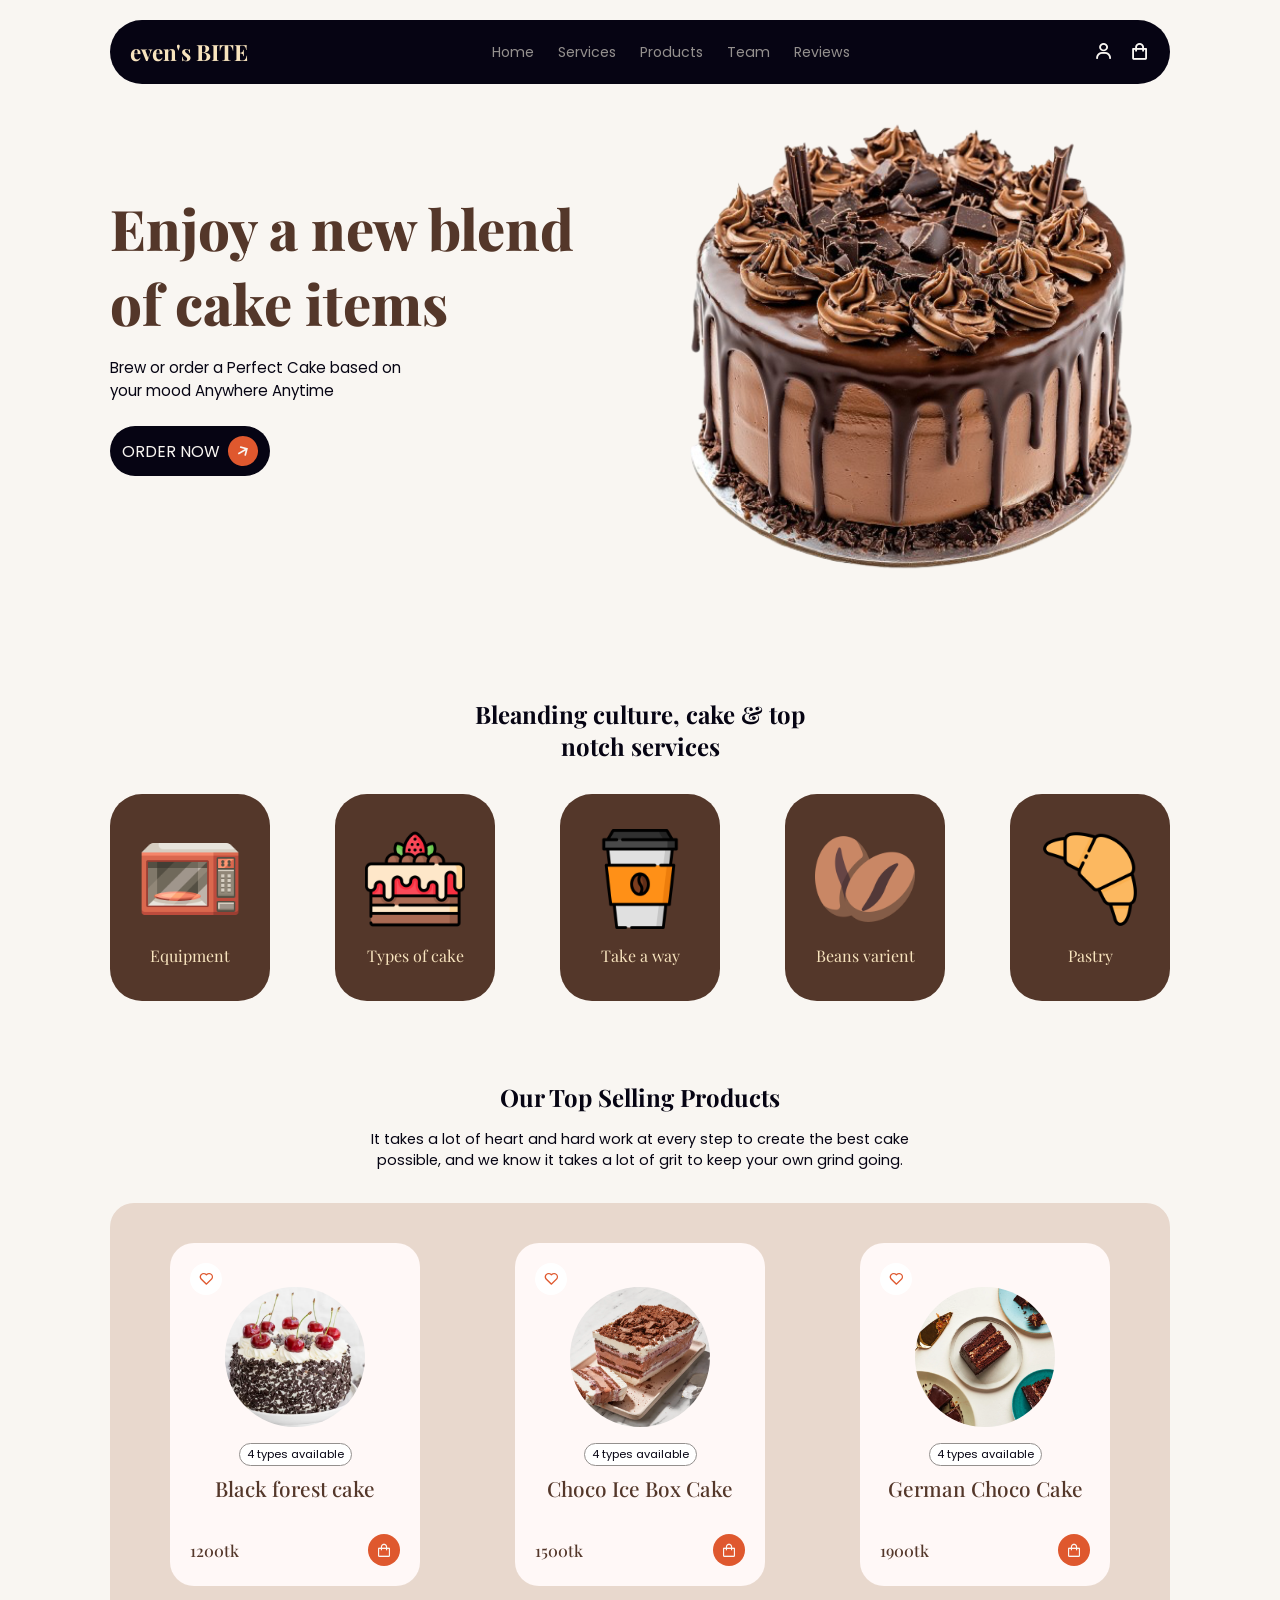
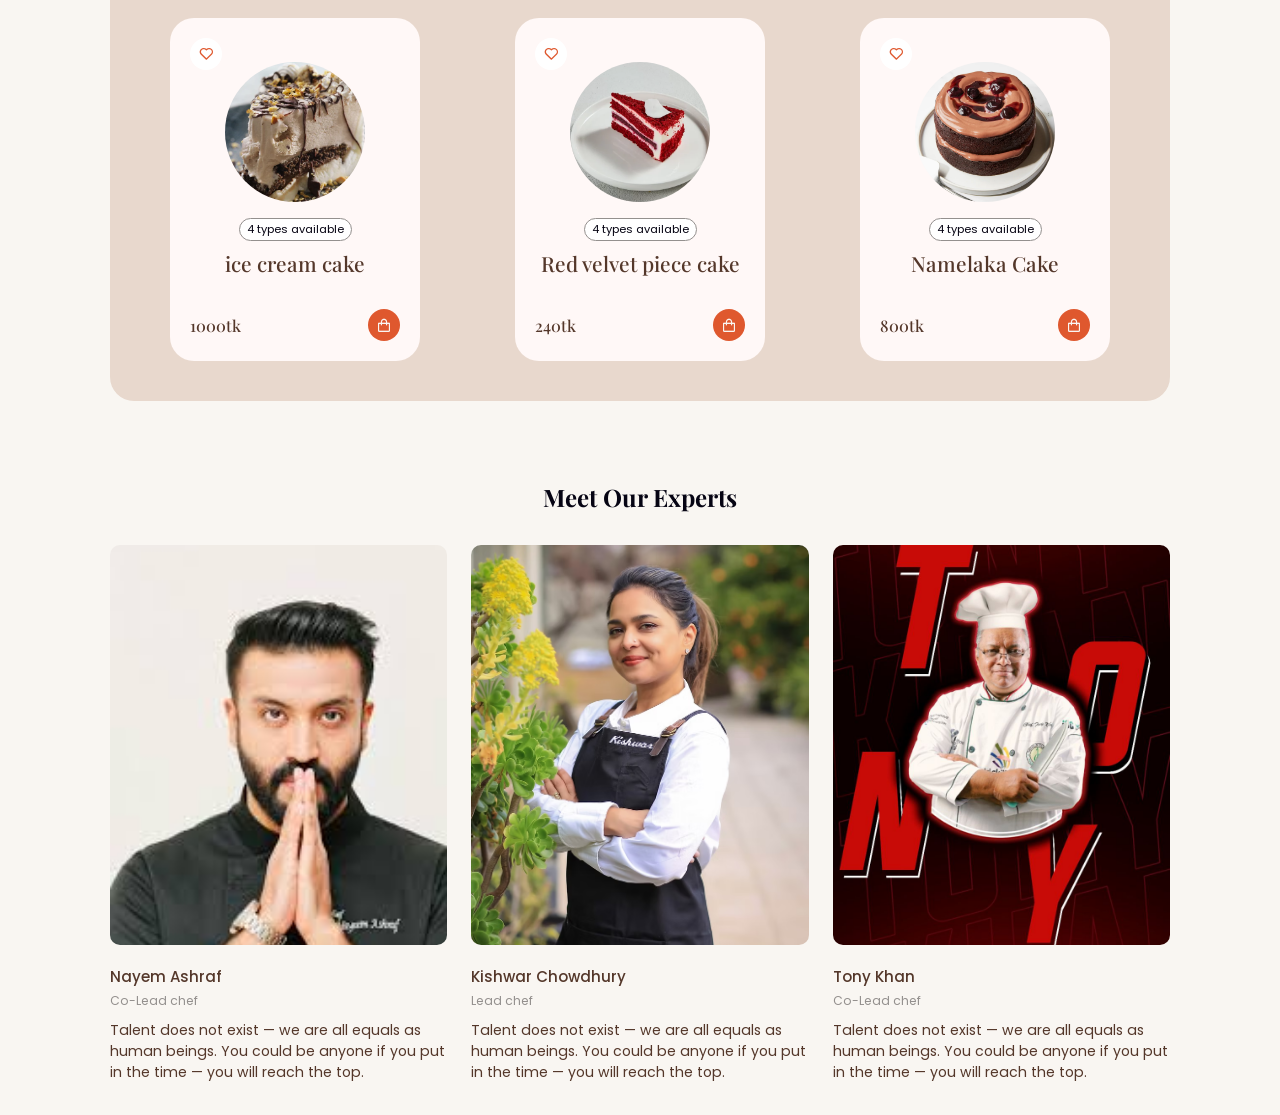
==== index.html @ 0606c863 "Renamed HTML file to index.html for GitHub Pages" ====
<!DOCTYPE html>
<html lang="en">
<head>
  <meta charset="UTF-8">
  <meta name="viewport" content="width=device-width, initial-scale=1.0">
  <title>even's BITE</title>
  <!-- link to css -->
   <link rel="stylesheet" href="style.css">
   <!-- box icons -->
    <link href='https://unpkg.com/boxicons@2.1.4/css/boxicons.min.css' rel='stylesheet'>
</head>
<body>
  <header>
    <!-- Nav -->
     <div class="nav container">
    <!-- logo -->
      <a href="#" class="logo">even's BITE</a>  
     
     <!-- navbar -->
      <div class="navbar">
        <a href="#home" class="nav-link">Home</a>
        <a href="#home" class="nav-link">Services</a>
        <a href="#home" class="nav-link">Products</a>
        <a href="#home" class="nav-link">Team</a>
        <a href="#home" class="nav-link">Reviews</a>
      </div>
      <!-- navbar-icon -->
       <div class="nav-icons">
        <a href="#"><i class="bx bx-user"></i></a>
        <a href="#"><i class="bx bx-shopping-bag"></i></a>
       </div>
      </div>
  </header>
  <!-- Home -->
  <section class="home container" id="home">
    <div class="home-text">
      <h1>Enjoy a new blend <br/>
        of cake items</h1>
        <p>
          Brew or order a Perfect Cake based on your mood Anywhere Anytime
        </p>
        <a href="#" class="btn">
          <span>Order Now</span>
          <i class='bx bx-up-arrow-alt'></i>
        </a>
    </div>

    <!-- home-img -->
     <img src="home/cake.png" alt="" class="home-img">
  </section>
  <!-- Services -->
   <section class="services container" id="services">
    <!-- heding -->
     <div class="heading">
      <h2>Bleanding culture, cake & top <br/> notch services</h2>
     </div>
     
      <div class="services-conter">
        <div class="ser-box">
          <img src="logos/microwave.png" alt="">
          <p>Equipment</p>
        </div>
        <div class="ser-box">
          <img src="logos/cake.png" alt="">
          <p>Types of cake</p>
        </div>
        <div class="ser-box">
          <img src="logos/coffee-cup (1).png" alt="">
          <p>Take a way</p>
        </div>
        <div class="ser-box">
          <img src="logos/coffee-beans (1).png" alt="">
          <p>Beans varient</p>
        </div>
        <div class="ser-box">
          <img src="logos/croissant.png" alt="">
          <p>Pastry</p>
        </div>
        
      </div>
   </section>

   <!-- Products -->
    <section class="products container" id="products">
      <!-- heading -->
       <div class="heading">
        <h2>Our Top Selling Products</h2>
        <p>
          It takes a lot of heart and hard work at every step to create the best cake possible, and we know it takes a lot of grit to keep your own grind going.
        </p>
       </div>

       <!-- product-contect -->
        <div class="product-content">
          <!-- box-1 -->
          <div class="product-box">
            <i class="bx bx-heart heart-icon" ></i>
            <img src="home/black-forest-cake.webp" alt="">
            <p>4 types available</p>
            <h2>Black forest cake</h2>
            <div class="product-info">
              <span>1200tk</span>
              <i class="bx bx-shopping-bag"></i>
            </div>
          </div>

          <!-- box-2 -->
          <div class="product-box">
            <i class="bx bx-heart heart-icon" ></i>
            <img src="home/ChocolateIceBoxCake.webp" alt="">
            <p>4 types available</p>
            <h2>Choco Ice Box Cake</h2>
            <div class="product-info">
              <span>1500tk</span>
              <i class="bx bx-shopping-bag"></i>
            </div>
          </div>

          <!-- box-3 -->
          <div class="product-box">
            <i class="bx bx-heart heart-icon" ></i>
            <img src="home/GermanChocolateCake.webp" alt="">
            <p>4 types available</p>
            <h2>German Choco Cake</h2>
            <div class="product-info">
              <span>1900tk</span>
              <i class="bx bx-shopping-bag"></i>
            </div>
          </div>
 
          <!-- box-4 -->
          <div class="product-box">
            <i class="bx bx-heart heart-icon" ></i>
            <img src="home/ice-cream-cake.webp" alt="">
            <p>4 types available</p>
            <h2>ice cream cake</h2>
            <div class="product-info">
              <span>1000tk</span>
              <i class="bx bx-shopping-bag"></i>
            </div>
          </div>

          <!-- box-5 -->
          <div class="product-box">
            <i class="bx bx-heart heart-icon" ></i>
            <img src="home/red-velvet-cake.webp" alt="">
            <p>4 types available</p>
            <h2>Red velvet piece cake</h2>
            <div class="product-info">
              <span>240tk</span>
              <i class="bx bx-shopping-bag"></i>
            </div>
          </div>
          
          <!-- box-6 -->
          <div class="product-box">
            <i class="bx bx-heart heart-icon" ></i>
            <img src="home/Namelaka.webp" alt="">
            <p>4 types available</p>
            <h2>Namelaka Cake</h2>
            <div class="product-info">
              <span>800tk</span>
              <i class="bx bx-shopping-bag"></i>
            </div>
          </div>
        </div>
    </section>

    <!-- team-section  -->
     <section class="team container" id="team">
      <!-- heading  -->
        <div class="heading">
          <h2>Meet Our Experts</h2>
        </div>

        <!-- team-content  -->
         <div class="team-content">
          <div class="team-box">
            <img src="home/nayem.jpeg" alt="">
            <h2>Nayem Ashraf</h2>
            <span>Co-Lead chef</span>
            <p>Talent does not exist — we are all equals as human beings. You could be anyone if you put in the time — you will reach the top.</p>
          </div>


          <div class="team-box">
            <img src="home/kishwar.avif" alt="">
            <h2>Kishwar Chowdhury</h2>
            <span>Lead chef</span>
            <p>Talent does not exist — we are all equals as human beings. You could be anyone if you put in the time — you will reach the top.</p>
          </div>


          <div class="team-box">
            <img src="home/tony.jpeg" alt="">
            <h2>Tony Khan</h2>
            <span>Co-Lead chef</span>
            <p>Talent does not exist — we are all equals as human beings. You could be anyone if you put in the time — you will reach the top.</p>
          </div>
         </div>
     </section>

  <!-- link to js  -->
  <script src="main.js"></script>
</body>
</html>
---- style.css ----
/* google fonts */
@import url('https://fonts.googleapis.com/css2?family=Poppins:wght@400;500;600;700;800&family=Playfair+Display:wght@400;500;600;700;800&display=swap');

*{
  margin: 0;
  padding: 0;
  box-sizing: border-box;
  scroll-behavior: smooth;
  scroll-padding-top: 3rem;
  font-family: var(--font-family-2);



}
/* roots */
:root{
  --main-color: #54372a;
  --second-color: #df582e;
  --text-color: #060413;
  --container-color: #f8e4be;
  --bg-color: #f9f6f2;
  --text-alter-color: #94908e;
  --poppins-font: "Poppins", sans-serif;
  --font-family-2: "Playfair Display", serif;
}

body{
  color: var(--text-color);
  background: var(--bg-color);
}

a{
  text-decoration: none;
}
img{
  width: 100%;
}
section{
  padding: 3rem 0 2rem;
}
.container{
  max-width: 1060px;
  margin: auto;
  width: 100%;
}
header{
  position: fixed;
  top:20px;
  left: 0px;
  width: 100%;
  z-index: 100;
}
.nav{
  display: flex;
  justify-content: space-between;
  align-items: center;
  background: var(--text-color);
  padding: 17px 20px;
  border-radius: 2rem;
}
.logo{
  font-size: 1.4rem;
  font-weight: 700;
  color: var(--container-color);
}
.navbar{
  display: flex;
  align-items: center;
  column-gap: 1.5rem;
}
.nav-link{
  font-size: 0.88rem;
  color: var(--text-alter-color);
  font-family: var(--poppins-font);
  transition: 0.4s all cubic-bezier(0.075, 0.82, 0.165, 1);
}
.nav-link:hover{
  color: var(--bg-color);
  transition: 0.4s all cubic-bezier(0.075, 0.82, 0.165, 1);
}
.nav-icons{
  display: flex;
  align-items: center;
  column-gap: 1rem;
}
.nav-icons .bx{
  color: var(--bg-color);
  font-size: 20px;
}
.home{
  min-height: 650px;
  display: grid;
  grid-template-columns: repeat(2, 1fr);
  align-items: center;
  gap: 1.5rem;
}
.home-text h1{
  font-size: 3.5rem;
  font-weight: 800;
  color: var(--main-color);
}

.home-text p{
  max-width: 300px;
  font-size: 0.94rem;
  font-family: var(--poppins-font);
  margin: 1rem 0 1.5rem;
}
.btn{
  max-width: 160px;
  padding: 10px;
  display: flex;
  align-items: center;
  justify-content: center;
  column-gap: 0.5rem;
  border-radius: 2rem;
  background: var(--text-color);

}
.btn span{
  font-family: var(--poppins-font);
  color: var(--bg-color);
  text-transform: uppercase;
}
.btn .bx{
  font-size: 20px;
  background: var(--second-color);
  color: var(--bg-color);
  padding: 5px;
  border-radius: 50%;
  transform: rotate(60deg);
}
.home-img{
  max-width: 560px;
  width: 100%;
}
.heading{
  display: flex;
  flex-direction: column;
  align-items: center;
  text-align: center;
  margin-bottom: 2rem;

}

.services-conter{
  display: grid;
  grid-template-columns: repeat(auto-fit, minmax(auto, 160px));
  justify-content: space-between;
  gap: 1rem;

}

.ser-box{
  background: var(--main-color);
  display: flex;
  flex-direction: column;
  align-items: center;
  row-gap: 1rem;
  padding: 35px 20px;
  border-radius: 2rem;
}
.ser-box img{
  width: 100px;
  height: 100px;
  object-fit: contain;

}

.ser-box p{
  color: var(--container-color);
}

.heading p{
  max-width: 550px;
  width: 100%;
  font-size: 0.9rem;
  font-family: var(--poppins-font);
  margin-top: 1rem;
}
.product-content{
  display: grid;
  grid-template-columns: repeat(3,250px);
  justify-content: space-between;
  gap: 2rem;
  background: #e8d8cd;
  border-radius: 1.5rem;
  padding: 40px 60px;
}
.product-box{
  background-color: #fff8f7;
  padding: 20px;
  border-radius: 1.5rem;
  display: flex;
  flex-direction: column;
  align-items: center;
  position: relative;
}

.product-box .heart-icon{
  position: absolute;
  top:20px;
  left: 20px;
  padding: 8px;
  background: #fff;
  color: var(--second-color);
  border-radius: 50%;
}
.product-box img{
  margin-top: 1.5rem;
  width: 140px;
  height: 140px;
  border-radius: 50%;
  object-fit: cover;
}
.product-box p{
  font-size: 0.7rem;
  font-family: var(--poppins-font);
  padding: 2px 7px;
  border: 1px solid var(--text-alter-color);
  border-radius: 1rem;
  background: #fff;
  margin: 1rem 0 0.5rem;
}

.product-box p:hover{

  background-color: rgb(235, 172, 131);
  transition: 0.4s all cubic-bezier(0.075, 0.82, 0.165, 1);
}

.product-box h2 {
  color: var(--main-color);
  font-size: 1.3rem;
  font-weight: 500;
}

.product-info{
  display: flex;
  align-items: center;
  justify-content: space-between;
  margin-top: 2rem;
  width: 100%;
}

.product-info span{
  color: var(--main-color);
  font-weight: 500;
  
}

.product-info .bx{
  padding: 8px;
  background: var(--second-color);
  color: var(--bg-color);
  border-radius: 50%;
  cursor: pointer;
}

.product-info .bx:hover{
  background: var(--main-color);
  transition: 0.4s all cubic-bezier(0.075, 0.82, 0.165, 1);
}

.team-content{
  display: grid;
  grid-template-columns: repeat(auto-fit, minmax(240px, auto));
  gap: 1.5rem;
}
.team-box img{
  width: 100%;
  height: 400px;
  object-fit: cover;
  border-radius: 10px;
}

.team-box h2{
  font-size: 0.94rem;
  font-weight: 500;
  color: var(--main-color);
  font-family: var(--poppins-font);
  margin-top: 1rem;
}

.team-box span{
  font-size: 0.77rem;
  color: var(--text-alter-color);
  font-family: var(--poppins-font);
}

.team-box p{
  font-size: 0.88rem;
  font-family: var(--poppins-font);
  color: var(--main-color);
  margin-top: 10px;
}
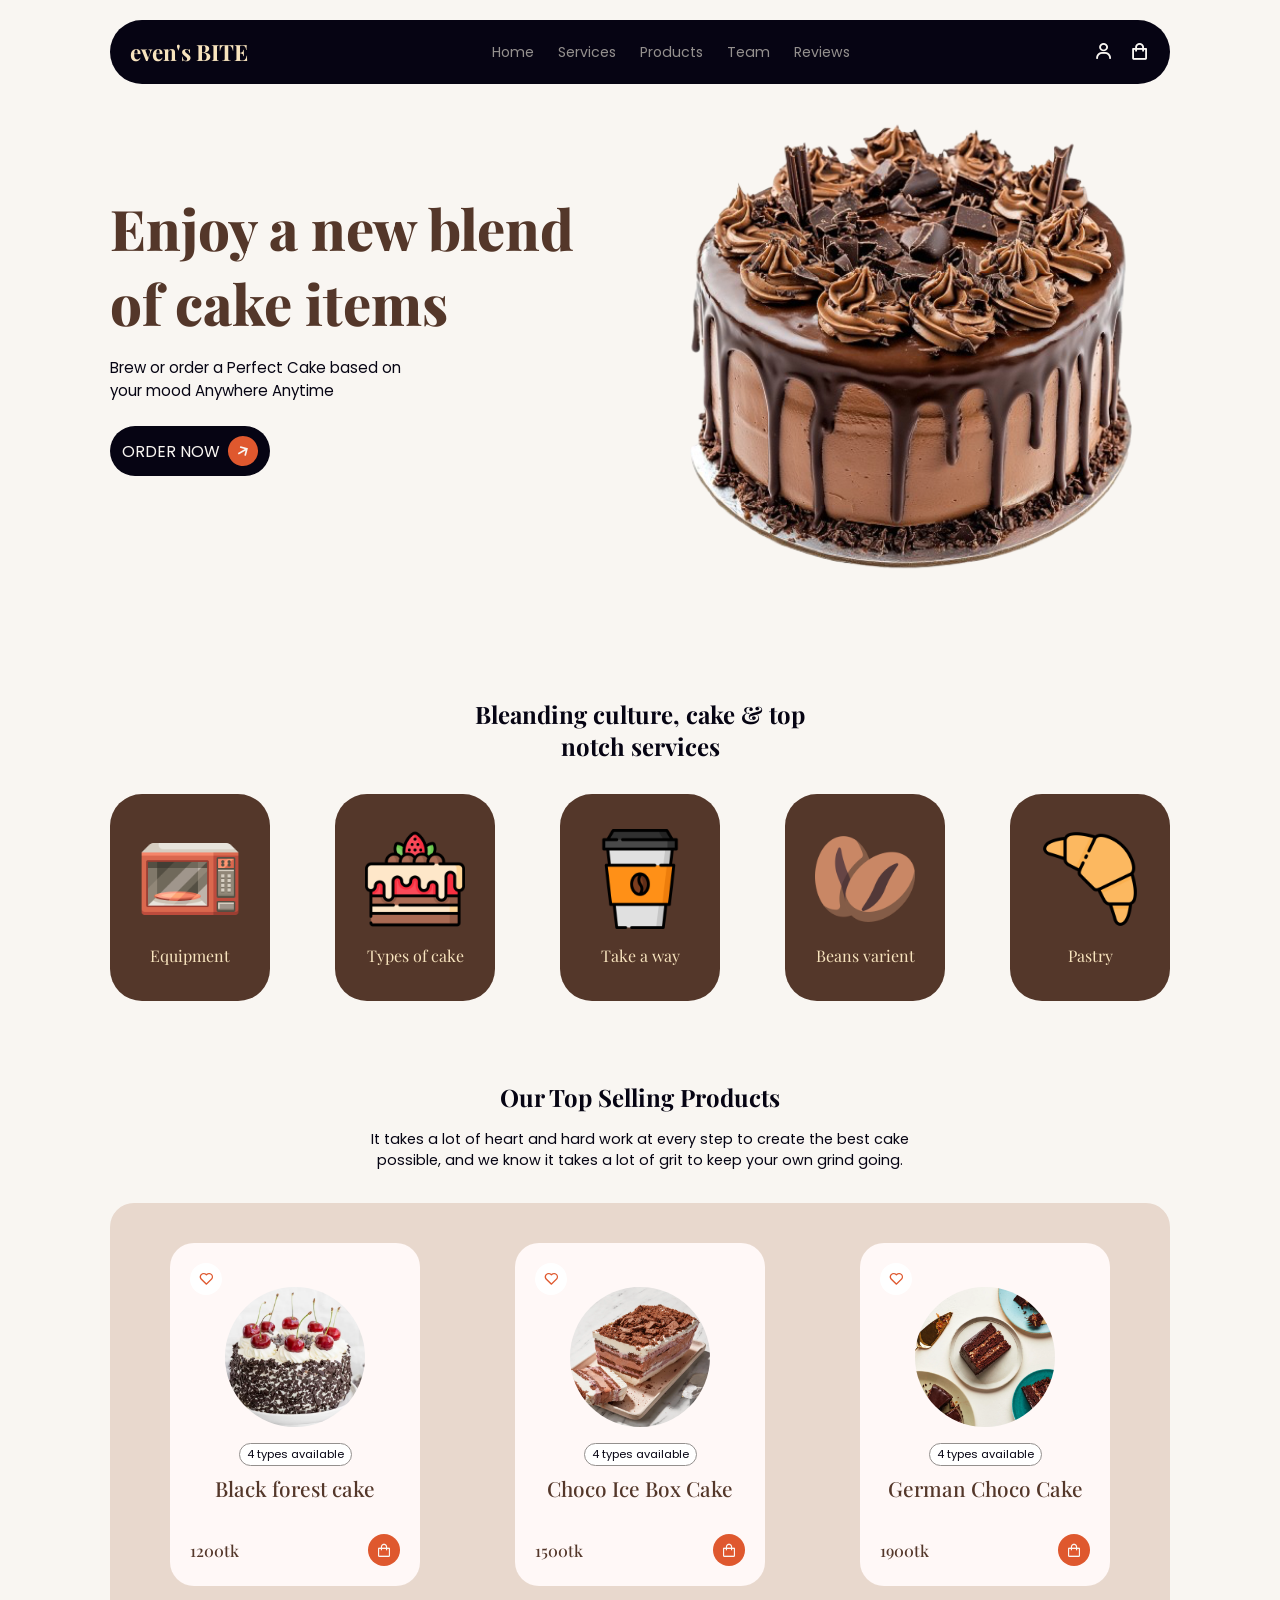
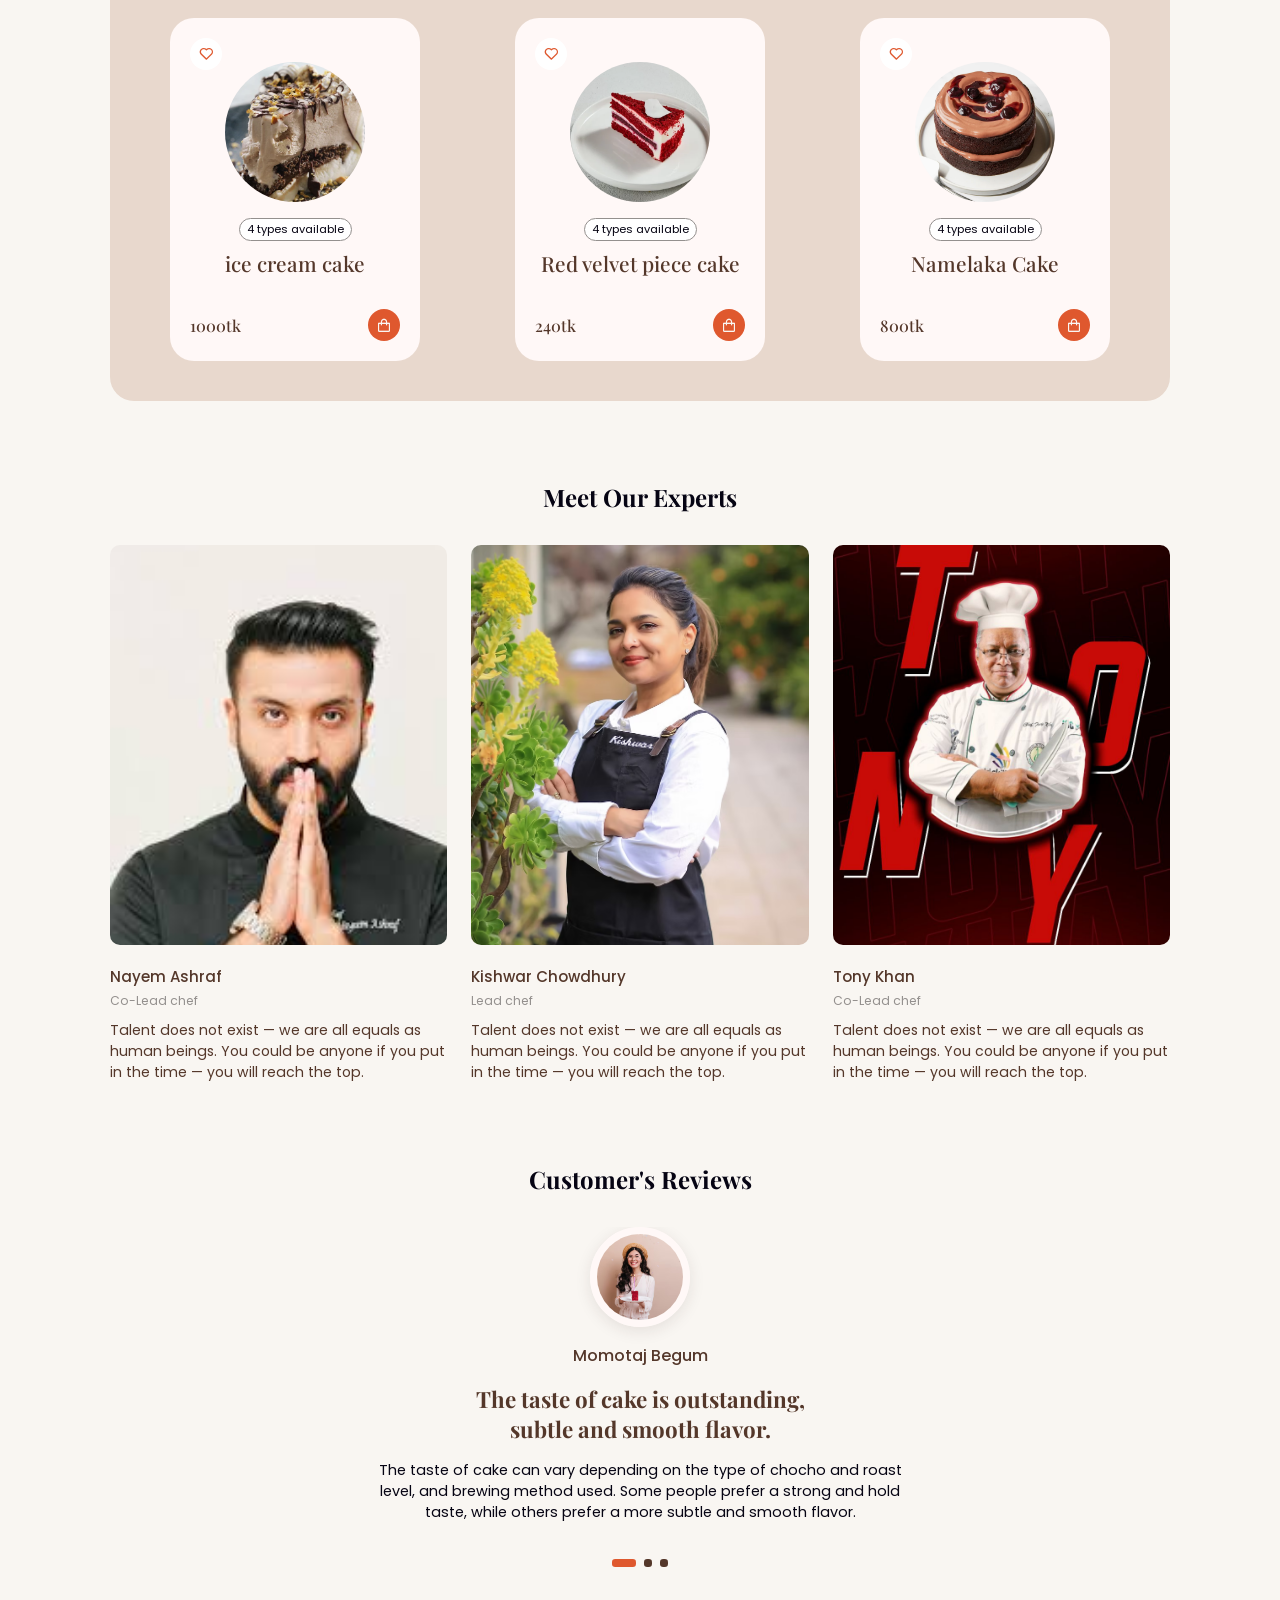
==== commit da271c1a: "review add" ====
--- a/index.html
+++ b/index.html
@@ -8,6 +8,9 @@
    <link rel="stylesheet" href="style.css">
    <!-- box icons -->
     <link href='https://unpkg.com/boxicons@2.1.4/css/boxicons.min.css' rel='stylesheet'>
+
+    <!-- Link Swiper's CSS -->
+  <link rel="stylesheet" href="https://cdn.jsdelivr.net/npm/swiper@11/swiper-bundle.min.css" />
 </head>
 <body>
   <header>
@@ -199,7 +202,72 @@
           </div>
          </div>
      </section>
-
+     <!-- review -->
+      <section class="review container" id="review">
+        <!-- heading -->
+         <div class="heading">
+          <h2>Customer's Reviews</h2>
+         </div>
+          <!-- Swiper -->
+  <div class="swiper mySwiper">
+    <div class="swiper-wrapper">
+      <!-- slide 1 -->
+      <div class="swiper-slide">
+        <div class="review-box">
+          <img src="home/review1.avif" alt="">
+          <h2>Momotaj Begum</h2>
+          <span>The taste of cake is outstanding,<br/>
+            subtle and smooth flavor.
+          </span>
+          <p>
+            The taste of cake can vary depending on the type of chocho and roast level, and brewing method used. Some people prefer a strong and hold taste, while others prefer a more subtle and smooth flavor.
+          </p>
+
+        </div>
+
+      </div>
+
+
+      <!-- slide 2 -->
+      <div class="swiper-slide">
+        <div class="review-box">
+          <img src="home/rev2.avif" alt="">
+          <h2>Sanjeda Dewan Mithila</h2>
+          <span>The taste of cake is outstanding,<br/>
+            subtle and smooth flavor.
+          </span>
+          <p>
+            The taste of cake can vary depending on the type of chocho and roast level, and brewing method used. Some people prefer a strong and hold taste, while others prefer a more subtle and smooth flavor.
+          </p>
+
+        </div>
+
+      </div>
+
+
+     <!-- slide 3 -->
+      <div class="swiper-slide">
+        <div class="review-box">
+          <img src="home/rev3.avif" alt="">
+          <h2>Md All Sharia</h2>
+          <span>The taste of cake is outstanding,<br/>
+            subtle and smooth flavor.
+          </span>
+          <p>
+            The taste of cake can vary depending on the type of chocho and roast level, and brewing method used. Some people prefer a strong and hold taste, while others prefer a more subtle and smooth flavor.
+          </p>
+
+        </div>
+
+      </div>
+
+    </div>
+    <div class="swiper-pagination"></div>
+
+  </div>
+      </section>
+  <!-- Swiper JS -->
+  <script src="https://cdn.jsdelivr.net/npm/swiper@11/swiper-bundle.min.js"></script>
   <!-- link to js  -->
   <script src="main.js"></script>
 </body>
--- a/style.css
+++ b/style.css
@@ -294,3 +294,59 @@
   color: var(--main-color);
   margin-top: 10px;
 }
+
+.review{
+  max-width: 550px;
+  margin: auto;
+  width: 100%;
+}
+
+.review-box{
+  display: flex;
+  flex-direction: column;
+  align-items: center;
+  text-align: center;
+  margin-bottom: 3.5rem !important;
+}
+
+.review-box img{
+  width: 100px;
+  height: 100px;
+  border-radius: 50%;
+  border: 7px solid #fff8f7;
+  object-fit: cover;
+  object-position: center;
+  box-shadow: 0 4px 16px hsla(355,25%,15%,0.1);
+}
+
+.review-box h2{
+  font-size: 1rem;
+  color: var(--main-color);
+  font-family: var(--poppins-font);
+  font-weight: 500;
+  margin: 1rem 0;
+}
+.review-box span{
+  font-size:  1.4rem;
+  font-weight: 700;
+  color: var(--main-color);
+}
+.review-box p{
+  font-size: 0.9rem;
+  font-family: var(--poppins-font);
+  columns: var(--text-alter-color);
+  margin-top: 1rem;
+}
+
+.swiper-pagination-bullet{
+  width: 8px !important;
+  height: 8px !important;
+  border-radius: 0.2rem !important;
+  background: var(--main-color) !important;
+  opacity: 1 !important;
+}
+
+.swiper-pagination-bullet-active{
+  width: 1.5rem !important;
+  background-color: var(--second-color) !important;
+}
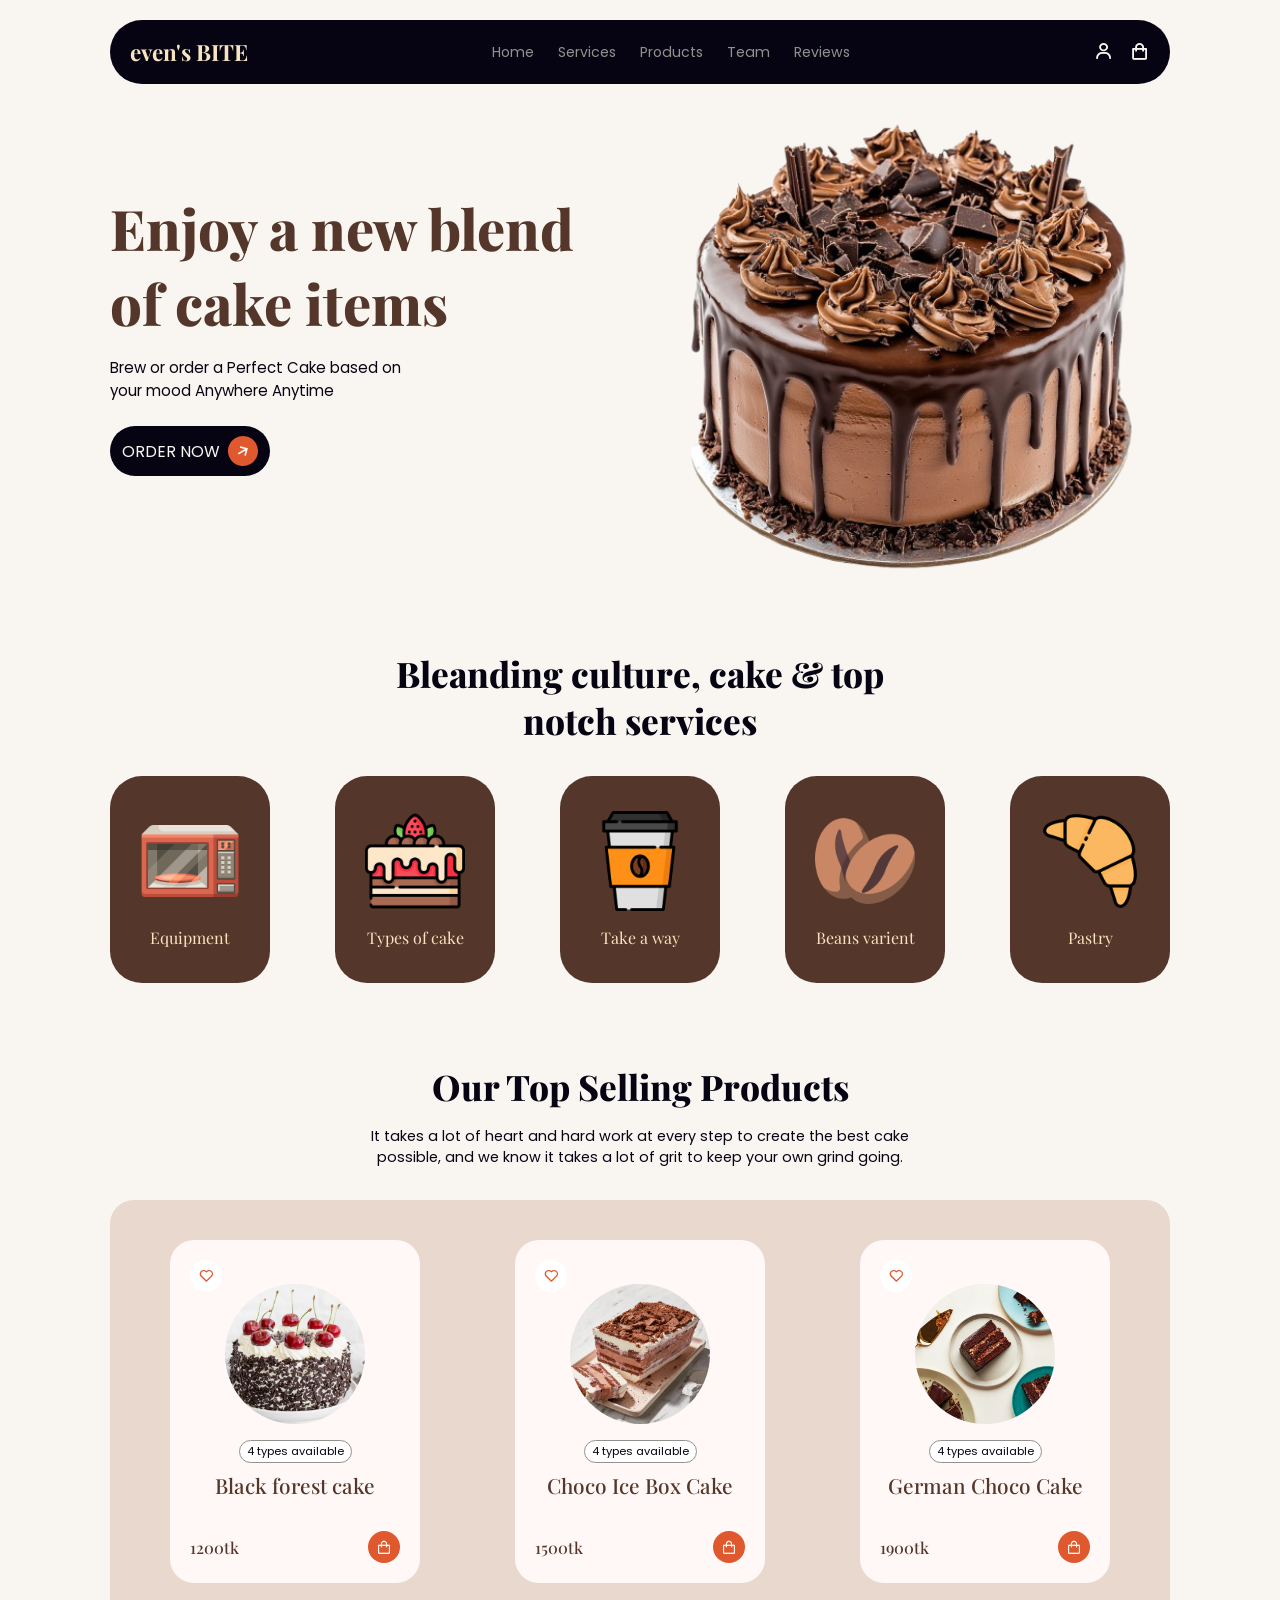
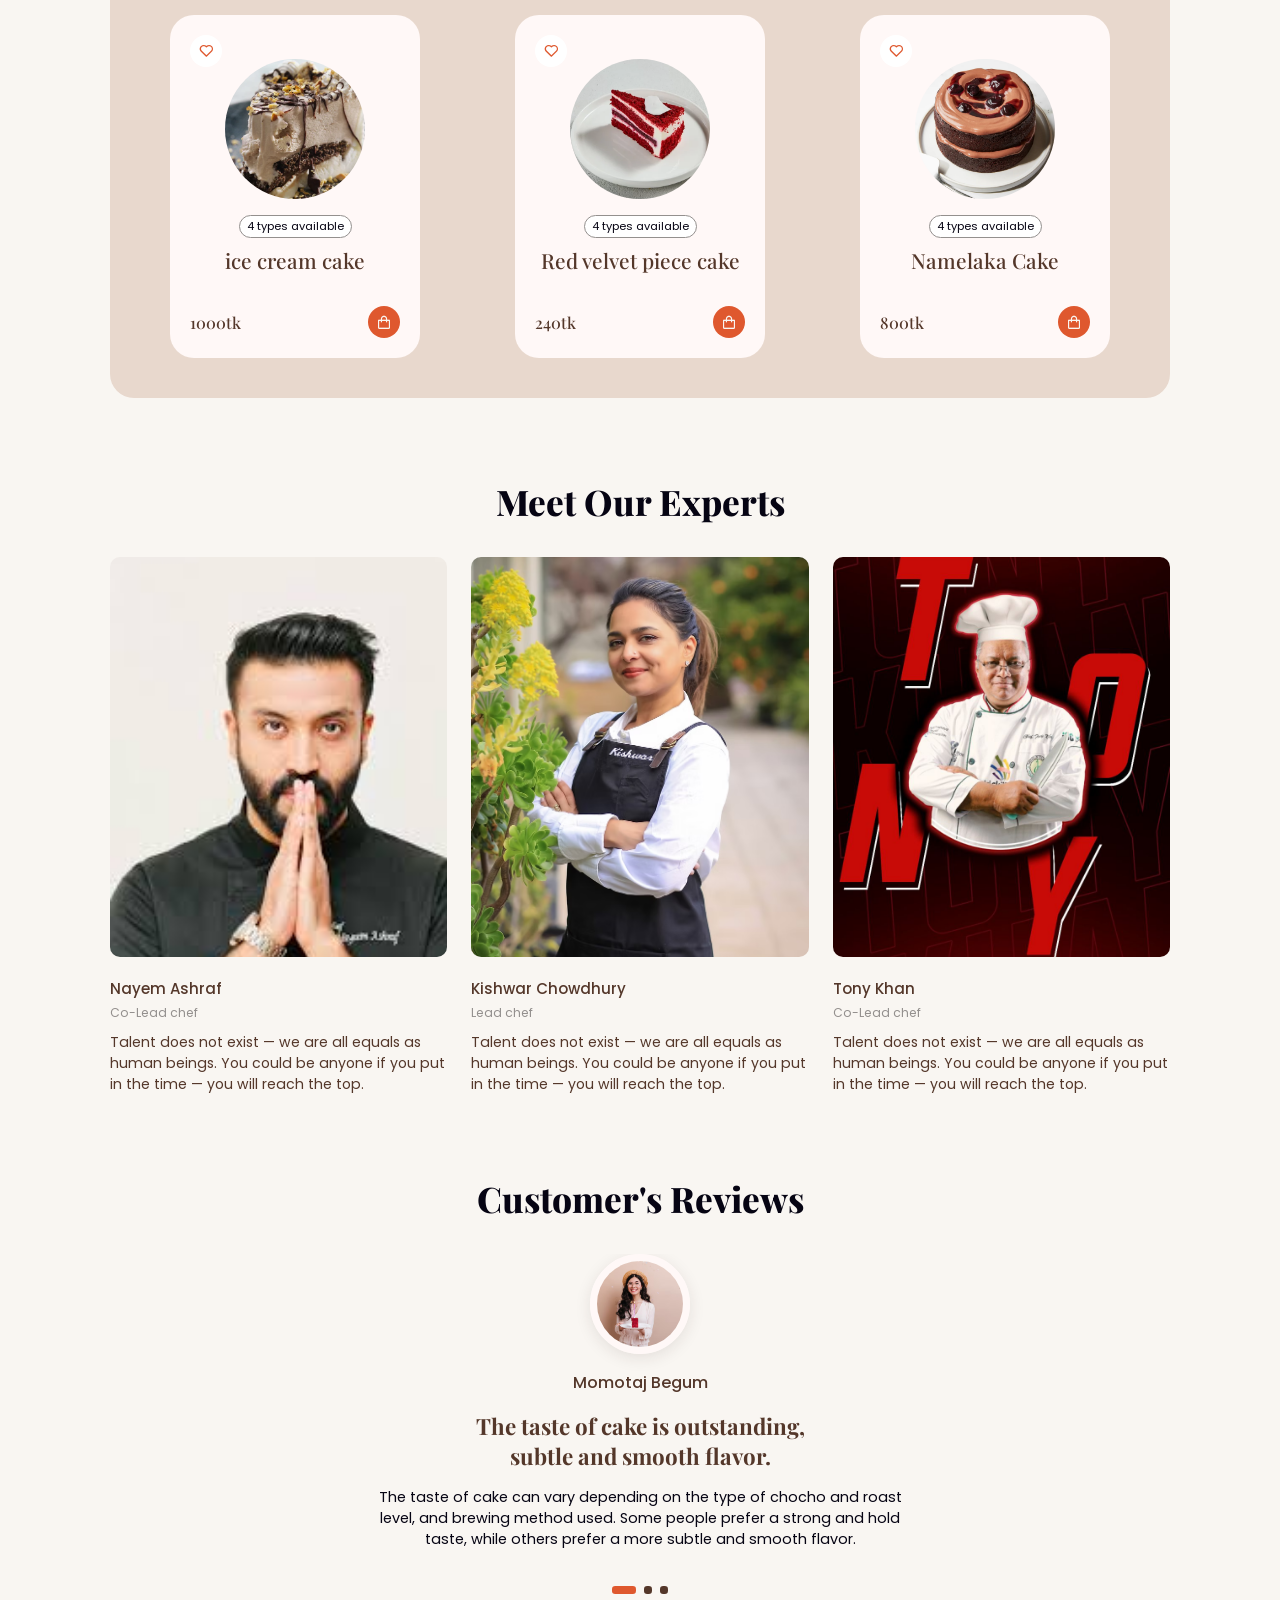
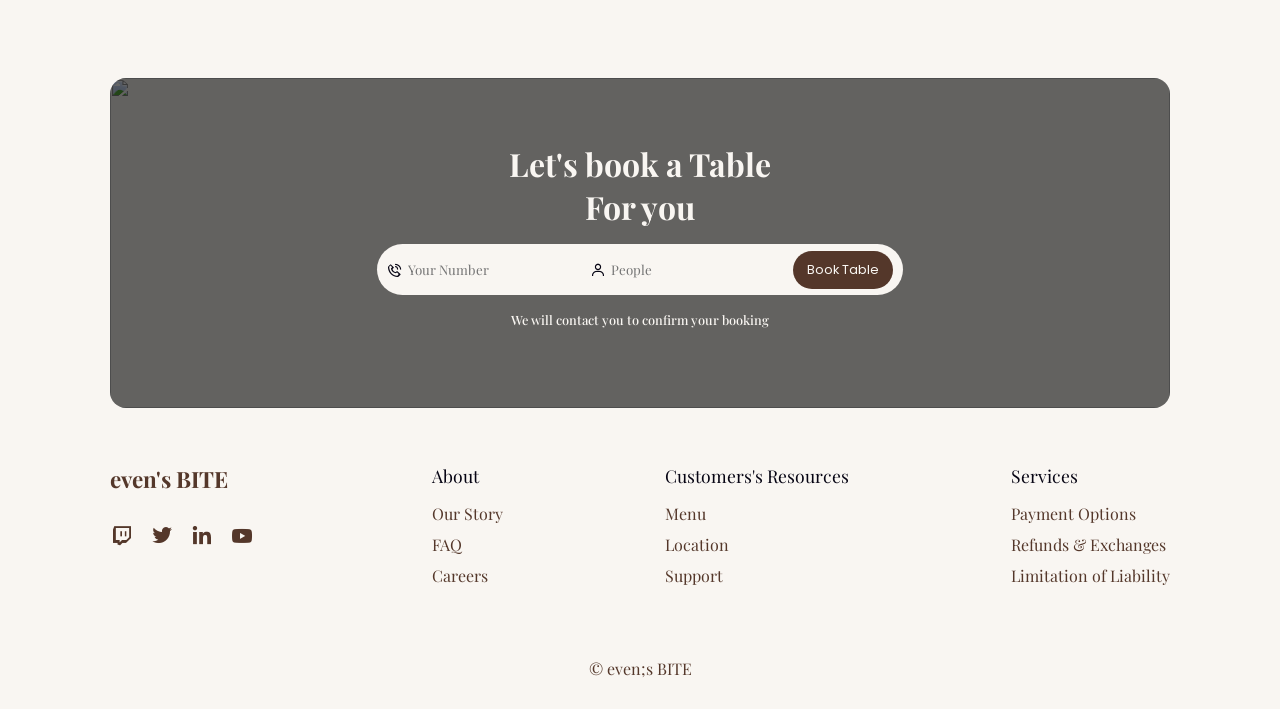
==== commit 7e984372: "full frontend html css and js but here also i am upgrading js" ====
--- a/index.html
+++ b/index.html
@@ -22,10 +22,10 @@
      <!-- navbar -->
       <div class="navbar">
         <a href="#home" class="nav-link">Home</a>
-        <a href="#home" class="nav-link">Services</a>
-        <a href="#home" class="nav-link">Products</a>
-        <a href="#home" class="nav-link">Team</a>
-        <a href="#home" class="nav-link">Reviews</a>
+        <a href="#services" class="nav-link">Services</a>
+        <a href="#products" class="nav-link">Products</a>
+        <a href="#team" class="nav-link">Team</a>
+        <a href="#review" class="nav-link">Reviews</a>
       </div>
       <!-- navbar-icon -->
        <div class="nav-icons">
@@ -265,9 +265,80 @@
     <div class="swiper-pagination"></div>
 
   </div>
-      </section>
+  </section>
+
+  <!-- Booking session -->
+   <section class="book container" id="book">
+    <img src="home/reservation.jpg" alt="" class="book-image">
+    <div class="book-overlay"></div>
+    <div class="book-data">
+      <h2>
+        Let's book a Table <br>
+        For you
+      </h2>
+      <form action="book">
+        <div class="input-book">
+          <i class='bx bx-phone-call'></i>
+          <input type="tel" name="" placeholder="Your Number" id="">
+        </div>
+
+        <div class="input-book">
+          <i class='bx bx-user'></i>
+          <input type="number" name="" placeholder="People" id="">
+        </div>
+        <a href="#" class="book-btn">Book Table</a>
+      </form>
+      <p>We will contact you to confirm your booking</p>
+    </div>
+
+   </section>
+
+
+   <!-- footer  -->
+
+  <section class="footer container">
+    <div class="footer-box">
+      <a href="#" class="logo">even's BITE</a>
+      <div class="social">
+        <a href="#"><i class="bx bxl-twitch"></i></a>
+        <a href="#"><i class="bx bxl-twitter"></i></a>
+        <a href="#"><i class="bx bxl-linkedin"></i></a>
+        <a href="#"><i class="bx bxl-youtube"></i></a>
+      </div>
+    </div>
+
+    <div class="footer-box">
+      <h3>About</h3>
+      <a href="#">Our Story</a>
+      <a href="#">FAQ</a>
+      <a href="#">Careers</a>
+    </div>
+
+      <div class="footer-box">
+      <h3>Customers's Resources</h3>
+      <a href="#">Menu</a>
+      <a href="#">Location</a>
+      <a href="#">Support</a>
+    </div>
+
+      <div class="footer-box">
+      <h3>Services</h3>
+      <a href="#">Payment Options</a>
+      <a href="#">Refunds & Exchanges</a>
+      <a href="#">Limitation of Liability</a>
+    </div>
+  </section>
+
+  <!-- copyright -->
+  
+  <p class="copyright">&#169; even;s BITE</p>
+
+
   <!-- Swiper JS -->
   <script src="https://cdn.jsdelivr.net/npm/swiper@11/swiper-bundle.min.js"></script>
+
+  <!-- ScrollReveal JS -->
+<script src="https://unpkg.com/scrollreveal@4.0.9/dist/scrollreveal.min.js"></script>
   <!-- link to js  -->
   <script src="main.js"></script>
 </body>
--- a/style.css
+++ b/style.css
@@ -143,6 +143,15 @@
 
 }
 
+.heading h2{
+  font-size: 2.2rem;
+  font-weight: 800;
+}
+
+.services{
+  padding-top: 0;
+}
+
 .services-conter{
   display: grid;
   grid-template-columns: repeat(auto-fit, minmax(auto, 160px));
@@ -349,4 +358,141 @@
 .swiper-pagination-bullet-active{
   width: 1.5rem !important;
   background-color: var(--second-color) !important;
+}
+
+.book{
+  display: flex;
+  flex-direction: column;
+  align-items: center;
+  color: var(--bg-color);
+  padding: 40px 20px;
+  position: relative;
+}
+
+.book-image{
+  position: absolute;
+  width: 100%;
+  height: 100%;
+  object-fit: cover;
+  border-radius: 1rem;
+  z-index: -1;
+}
+
+.book-overlay{
+  content: "";
+  position: absolute;
+  width: 100%;
+  height: 100%;
+  background: rgba(0, 0, 0, 0.6);
+  border-radius: 1rem;
+  z-index: -1;
+}
+
+.book-data{
+  margin-top: 4rem;
+}
+
+.book-data h2{
+  font-size: 2rem;
+  font-weight: 700;
+  text-align: center;
+}
+
+.book-data form{
+  display: flex;
+  align-items: center;
+  gap: 10px;
+  background: var(--bg-color);
+  border-radius: 2rem;
+  padding: 2px 10px;
+  margin: 1rem 0;
+}
+
+.input-book{
+  display: flex;
+  align-items: center;
+  column-gap: 5px;
+}
+
+.input-book .bx{
+  color: var(--text-color);
+}
+
+.input-book input{
+  width: 100%;
+  border: none;
+  outline: none;
+  padding: 15px 0;
+  background: transparent;
+}
+
+.book-btn{
+  text-align: center;
+  font-family: var(--poppins-font);
+  font-size: 0.8rem;
+  padding: 10px 14px;
+  background: var(--main-color);
+  color: var(--bg-color);
+  border-radius: 2.5rem;
+}
+
+
+.book-btn:hover{
+  background: var(--second-color);
+  transition: 0.4s all cubic-bezier(0.075, 0.82, 0.165, 1);
+}
+.book-data p{
+  font-size: 0.8rem;
+  font-weight: 500;
+  text-align: center;
+}
+
+.footer{
+  display: grid;
+  grid-template-columns: repeat(4,auto);
+  justify-content: space-between;
+  gap: 1rem;
+  margin-top: 3rem !important;
+}
+
+.footer .logo{
+  color: var(--main-color);
+  
+}
+
+.social{
+  display: flex;
+  align-items: center;
+  margin-top: 1rem;
+}
+
+.social a{
+  font-size: 24px;
+  color: var(--main-color);
+  margin-right: 1rem;
+}
+
+.social a:hover{
+  color: var(--second-color);
+}
+.footer-box{
+  display: flex;
+  flex-direction: column;
+}
+
+.footer-box h3{
+  font-size: 1.1rem;
+  font-weight: 400;
+  margin-bottom: 1rem;
+}
+
+.footer-box a{
+  color: var(--main-color);
+  margin-bottom: 10px;
+}
+
+.copyright{
+  padding: 30px;
+  color: var(--main-color);
+  text-align: center;
 }
